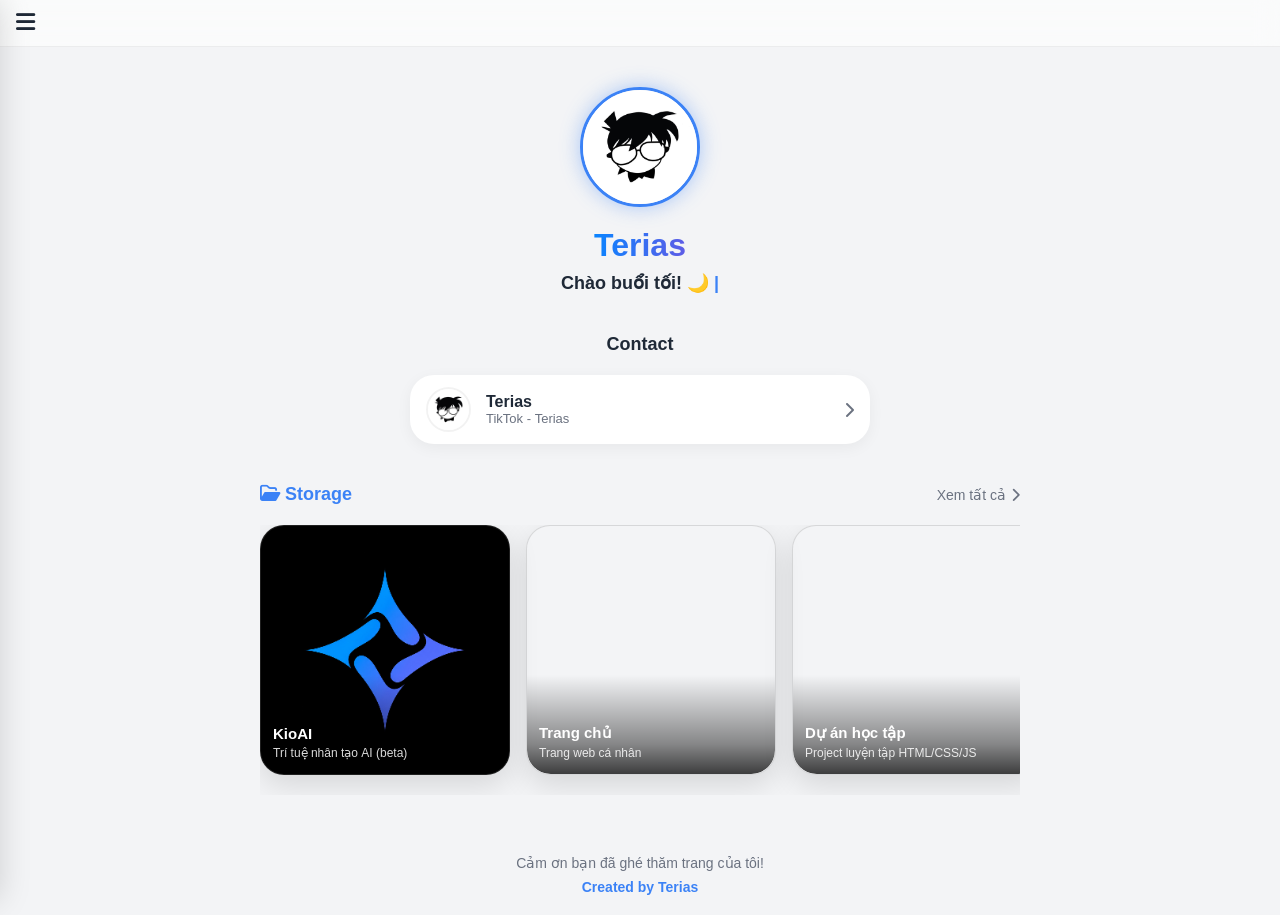
==== index.html @ d8720a53 "Add files via upload" ====
<!DOCTYPE html>
<html lang="vi">

<head>
    <meta charset="UTF-8">
    <meta name="viewport" content="width=device-width, initial-scale=1.0">

<!-- netlify to pinterest-->
<meta name="p:domain_verify" content="3f2b554856d634bf2dc88aedf4a3e09c"/>

    <!-- SEO -->
    <title>Terias</title>

    <meta name="description" content="Trang cá nhân của Terias">
    <meta name="keywords" content="Terias, Developer, Portfolio, Storage, Social Links">
    <meta name="author" content="Terias">

    <!-- Theme Color -->
    <meta name="theme-color" id="theme-color-meta" content="#0f172a">
    <link rel="canonical" href="https://terias-any.netlify.app">

    <!-- Open Graph -->
    <meta property="og:type" content="website">
    <meta property="og:title" content="Terias">
    <meta property="og:description" content="Trang cá nhân của Terias">
    <meta property="og:image" content="/image/avatar.jpeg">
    <meta property="og:url" content="https://terias-any.netlify.app">

    <!-- Twitter Card -->
    <meta name="twitter:card" content="summary_large_image">
    <meta name="twitter:title" content="Terias">
    <meta name="twitter:description" content="Trang cá nhân của Terias">
    <meta name="twitter:image" content="https://terias-any.netlify.app/image/avatar.jpeg">
    <meta name="robots" content="index, follow">

    <!-- Favicon -->
    <link rel="icon" href="image/avatar.jpeg" type="image/jpeg">

    <!-- Google Fonts -->
    <link rel="preconnect" href="https://fonts.googleapis.com">
    <link rel="preconnect" href="https://fonts.gstatic.com" crossorigin>

    <!-- CSS -->
    <link rel="stylesheet" href="style.css">

    <!-- Font Awesome -->
    <link rel="stylesheet" href="https://cdnjs.cloudflare.com/ajax/libs/font-awesome/6.4.0/css/all.min.css">
</head>

<body class="light-theme">
    <div id="sidebar-overlay" class="sidebar-overlay"></div>

    <!-- SIDEBAR -->
    <aside id="sidebar" class="sidebar">
        <div class="sidebar-header">
            <h2>Menu</h2>
            <button id="close-sidebar" class="close-btn" aria-label="Đóng menu">
                <i class="fa-solid fa-xmark"></i>
            </button>
        </div>

        <div class="sidebar-content">
            <ul>
                <li>
                    <a class="nav-link" data-nav="home" href="#home">
                        <i class="fa-solid fa-house"></i>
                        <span class="nav-label">Trang chủ</span>
                    </a>
                </li>
                <li>
                    <a class="nav-link" data-nav="about" href="/about-me">
                        <i class="fa-solid fa-circle-info"></i>
                        <span class="nav-label">About me</span>
                    </a>
                </li>
</ul>
        </div>
    </aside>

    <!-- MAIN -->
    <main id="main-content">

        <!-- HEADER -->
        <header id="menu" class="sticky-header">
            <button id="menu-btn" class="icon-btn" aria-label="Mở menu">
                <i class="fa-solid fa-bars"></i>
            </button>
            <h1 id="navbar-name" class="header-name">Terias</h1>
            <span class="header-spacer" aria-hidden="true"></span>
        </header>

        <!-- HERO -->
        <section id="home" class="hero">
            <div class="avatar-container reveal">
                <img src="image/avatar.jpeg" alt="Avatar Terias" class="avatar">
            </div>
            <h2 id="hero-name" class="name word-reveal">Terias</h2>
            <p id="greeting" class="greeting" style="min-height: 1.2em; font-weight: 600;"></p>
        </section>

        <!-- NETWORK -->
<!-- NETWORK -->
<section id="network" class="network">
    <h3 class="word-reveal">Contact</h3>
    <div class="links-container reveal">
        <a href="https://www.tiktok.com/@terias_any"class="social-link" target="_blank">
            <img src="image/avatar.jpeg" alt="TikTok" class="social-icon-img">
            <div class="social-info">
                <span class="social-name word-reveal">Terias</span>
                <span class="social-sub word-reveal">TikTok - Terias</span>
            </div>
            <i class="fa-solid fa-chevron-right arrow"></i>
        </a>

        <a href="#" class="social-link hidden-link" target="_blank">
            <img src="image/facebook.jpg" alt="Facebook" class="social-icon-img">
            <div class="social-info">
                <span class="social-name word-reveal">Facebook</span>
                <span class="social-sub word-reveal">Facebook cá nhân</span>
            </div>
            <i class="fa-solid fa-chevron-right arrow"></i>
        </a>

        <a href="#" class="social-link hidden-link" target="_blank">
            <img src="image/instagram.jpg" alt="Instagram" class="social-icon-img">
            <div class="social-info">
                <span class="social-name word-reveal">trkhoaa.ig</span>
                <span class="social-sub word-reveal">Instagram</span>
            </div>
            <i class="fa-solid fa-chevron-right arrow"></i>
        </a>

        <a href="#" class="social-link hidden-link" target="_blank">
            <img src="image/github.jpg" alt="Github" class="social-icon-img">
            <div class="social-info">
                <span class="social-name word-reveal">Github</span>
                <span class="social-sub word-reveal">Kho chứa code</span>
            </div>
            <i class="fa-solid fa-chevron-right arrow"></i>
        </a>

        <a href="#" class="social-link hidden-link" target="_blank">
            <img src="image/youtube.jpg" alt="YouTube" class="social-icon-img">
            <div class="social-info">
                <span class="social-name word-reveal">YouTube</span>
                <span class="social-sub word-reveal">Video của tôi</span>
            </div>
            <i class="fa-solid fa-chevron-right arrow"></i>
        </a>
    </div>
</section>
        <!-- STORAGE -->
<section id="storage" class="storage">
    <div class="storage-header">
        <h3 class="word-reveal"><i class="fa-regular fa-folder-open"></i> Storage</h3>
        <a href="#" class="view-all">
            Xem tất cả
            <i class="fa-solid fa-chevron-right"></i>
        </a>
    </div>
    <p class="storage-sub word-reveal"><!--chú thích--></p>
    <div class="project-carousel reveal">
        
        <!-- DỰ ÁN 1 -->
        <a href="https://github.com/trkhoaa/portfolio" class="project-card" style="background-image:url('image/ai.jpeg');">
            <div class="project-info">
                <h4 class="word-reveal">KioAI</h4>
                <p class="word-reveal">Trí tuệ nhân tạo AI (beta)</p>
            </div>
        </a>
        
        <!-- DỰ ÁN 2 -->
        <a href="https://trkhoaa.netlify.app" class="project-card" style="background-image:url('image/trangchu.jpg');">
            <div class="project-info">
                <h4 class="word-reveal">Trang chủ</h4>
                <p class="word-reveal">Trang web cá nhân</p>
            </div>
        </a>
        
        <!-- DỰ ÁN 3 -->
        <a href="https://trkhoaa.github.io/project" class="project-card" style="background-image:url('image/project.jpg');">
            <div class="project-info">
                <h4 class="word-reveal">Dự án học tập</h4>
                <p class="word-reveal">Project luyện tập HTML/CSS/JS</p>
            </div>
        </a>
        
    </div>
</section>
        <!-- FOOTER -->
        <footer>
            <p class="word-reveal">Cảm ơn bạn đã ghé thăm trang của tôi!</p>
            <p class="word-reveal">Created by Terias</p>
        </footer>

    </main>

    <script src="script.js"></script>
</body>
</html>
---- style.css ----
@charset "UTF-8";

/* ========================================================
   ROOT VARIABLES
   ======================================================== */

:root {

    --primary: #3B82F6;
    --secondary: #60A5FA;
    --accent: #93C5FD;

    --bg-color: #F3F4F6;
    --card-bg: #FFFFFF;

    --text-main: #1F2937;
    --text-sub: #6B7280;

    --glass-bg: rgba(255, 255, 255, 0.6);

    --border-radius: 24px;

    --transition:
        0.4s cubic-bezier(
            0.25,
            0.8,
            0.25,
            1
        );
}
body.dark-theme {

    --bg-color: #111827;
    --card-bg: #1F2937;

    --text-main: #F9FAFB;
    --text-sub: #9CA3AF;

    --glass-bg:
        rgba(17,24,39,.6);

}
/* ========================================================
   DARK MODE
   ======================================================== */

body.dark-theme .project-card {

    border:
        1px solid
        rgba(255,255,255,.12);

}
/* ========================================================
   RESET
   ======================================================== */

* {

    margin: 0;
    padding: 0;

    box-sizing: border-box;

    font-family:
        'Inter',
        sans-serif;

    -webkit-tap-highlight-color:
        transparent;
}

html {

    scroll-behavior: smooth;
}

body {

    background:
        var(--bg-color);

    color:
        var(--text-main);

    overflow-x: hidden;

    transition:
        background-color
            var(--transition),

        color
            var(--transition);

    min-height: 100vh;
}

a {

    text-decoration: none;
    color: inherit;
}

img {

    max-width: 100%;
    display: block;
}

/* ========================================================
   SIDEBAR
   ======================================================== */
.sidebar {

    position: fixed;

    top: 0;
    left: 0;

    width: 300px;
    max-width: 85vw;

    height: 100vh;

    background: var(--card-bg);

    transform: translateX(-100%);

    transition: transform .35s ease;

    z-index: 2000;

    box-shadow:
        0 0 30px
        rgba(0,0,0,.15);
}
.sidebar.active {

    transform: translateX(0);
}
.sidebar-content {

    padding:
        40px 20px;
}

.sidebar h2 {

    margin-bottom: 30px;
    font-size: 24px;
}

.sidebar ul {

    list-style: none;
}

.sidebar ul li {

    margin-bottom: 20px;
}

.sidebar ul li a {

    display: flex;
    align-items: center;

    gap: 10px;

    font-size: 18px;
    font-weight: 500;

    transition:
        color 0.3s;
}

.sidebar ul li a:hover {

    color:
        var(--primary);
}

.sidebar ul li a.nav-link {
    width: fit-content;
}

.sidebar ul li a.nav-link .nav-label {
    transition: color .25s ease, -webkit-text-fill-color .25s ease, background .25s ease;
}

.sidebar ul li a.nav-link.active,
.sidebar ul li a.nav-link.active i {
    color: var(--primary);
}

.sidebar ul li a.nav-link.active .nav-label {
    background: linear-gradient(90deg, #0A84FF, #5E5CE6);
    background-repeat: no-repeat;
    background-size: 100% 100%;
    background-clip: text;
    -webkit-background-clip: text;
    -webkit-text-fill-color: transparent;
}

/* ========================================================
   MAIN
   ======================================================== */

#main-content {

    min-height: 100vh;

    display: flex;
    flex-direction: column;

    transition:
        transform var(--transition);
}
/* ========================================================
   HEADER
   ======================================================== */

.sticky-header {

    position: sticky;
    top: 0;

    display: flex;
    justify-content: space-between;
    align-items: center;

    padding:
        max(10px, env(safe-area-inset-top))
        16px
        10px;

    background:
        var(--glass-bg);

    backdrop-filter:
        blur(12px);

    -webkit-backdrop-filter:
        blur(12px);

    border-bottom:
        1px solid rgba(0, 0, 0, .06);

    z-index: 100;
}
.header-name {
    position: absolute;
    left: 50%;
    font-size: 18px;
    font-weight: 700;
    transform: translateX(-50%);
    background: linear-gradient(90deg, #0A84FF, #5E5CE6);
    background-repeat: no-repeat;
    background-size: 100% 100%;
    background-clip: text;
    -webkit-background-clip: text;
    -webkit-text-fill-color: transparent;
    opacity: 0;
    transition: opacity .3s ease, transform .3s ease;
    text-shadow: none;
    -webkit-text-stroke: 0;
}

.icon-btn {

    background: none;
    border: none;

    color:
        var(--text-main);

    font-size: 22px;

    cursor: pointer;
}

.header-spacer {
    width: 22px;
    flex-shrink: 0;
}

/* ========================================================
   HERO
   ======================================================== */

.hero {

    text-align: center;

    padding:
        40px 20px;

    scroll-margin-top: 56px;
}

.avatar-container {

    width: 120px;
    height: 120px;

    margin:
        0 auto 20px;

    border-radius: 50%;

    overflow: hidden;

    border:
        3px solid
        var(--primary);

    box-shadow:
        0 0 20px
        rgba(
            59,
            130,
            246,
            .4
        );
}

.avatar {

    width: 100%;
    height: 100%;

    object-fit: cover;
}

.name {

    font-size: 28px;

    margin-bottom: 8px;

    display: inline-block;

    background:
        linear-gradient(
            90deg,
            #0A84FF,
            #5E5CE6
        );

    -webkit-background-clip: text;
    -webkit-text-fill-color: transparent;
}

/* Chữ trong .name bị bọc span khi dùng hiệu ứng word-reveal,
   nên phải áp lại gradient trực tiếp cho từng span con,
   nếu không span sẽ kế thừa text-fill-color: transparent
   mà không có nền gradient để hiện chữ ra. */
.name .reveal-word {

    background:
        linear-gradient(
            90deg,
            #0A84FF,
            #5E5CE6
        );

    background-clip: text;
    -webkit-background-clip: text;
    -webkit-text-fill-color: transparent;
}

.greeting {

    font-size: 18px;
    font-weight: 600;

    min-height: 1.5em;
}

/* ========================================================
   NETWORK
   ======================================================== */

.network {

    width: 100%;
    max-width: 500px;

    margin: 0 auto;

    padding:
        0 20px 40px;

    scroll-margin-top: 56px;
}

.network h3 {

    text-align: center;

    margin-bottom: 20px;

    font-size: 18px;
}

.links-container {

    display: flex;
    flex-direction: column;

    gap: 16px;
}

.social-link {

    display: flex;
    align-items: center;
    justify-content: space-between;

    padding:
        12px 16px;

    background:
        var(--card-bg);

    border-radius:
        var(--border-radius);

    box-shadow:
        0 4px 15px
        rgba(0,0,0,.05);

    transition:
        transform .3s,
        box-shadow .3s;
}

.social-link:hover {

    transform:
        translateY(-3px);

    box-shadow:
        0 8px 20px
        rgba(0,0,0,.1);
}

.social-icon {

    width: 45px;
    height: 45px;

    border-radius: 50%;

    display: flex;
    justify-content: center;
    align-items: center;

    color: white;

    font-size: 20px;
}

.tiktok {

    background: #000;
}

.social-info {

    flex: 1;

    margin-left: 15px;

    display: flex;
    flex-direction: column;
}

.social-name {

    font-size: 16px;
    font-weight: 600;
}

.social-sub {

    font-size: 13px;

    color:
        var(--text-sub);
}

.arrow {

    color:
        var(--text-sub);
}

/* ========================================================
   STORAGE
   ======================================================== */

.storage {

    width: 100%;
    max-width: 800px;

    margin: 0 auto;

    padding:
        0 20px 40px;

    overflow: hidden;

    scroll-margin-top: 56px;
}

.storage-header {

    display: flex;
    justify-content: space-between;
    align-items: center;

    margin-bottom: 8px;
}

.storage-header h3 {

    color:
        var(--primary);

    font-size: 18px;
}

.view-all {

    display: flex;
    align-items: center;

    gap: 5px;

    font-size: 14px;

    color:
        var(--text-sub);
}

.storage-sub {

    margin-bottom: 20px;

    color:
        var(--text-sub);

    font-size: 14px;
}

.project-carousel {

    display: flex;

    gap: 16px;

    overflow-x: auto;

    scroll-snap-type: x mandatory;

    padding-bottom: 20px;

    scrollbar-width: none;
    -ms-overflow-style: none;
}

.project-carousel::-webkit-scrollbar {

    display: none;
}
.project-card {

    min-width: 220px;
    height: 220px;

    flex-shrink: 0;

    position: relative;

    overflow: hidden;

    border-radius:
        var(--border-radius);

    background-size: cover;
    background-position: center;

    scroll-snap-align: start;

    border:
        1px solid
        rgba(127,127,127,.25);

    box-shadow:
        0 10px 30px
        rgba(0,0,0,.12);

    transition:
        transform .3s,
        box-shadow .3s,
        border-color .3s;
}
.project-card:hover {

    transform:
        translateY(-5px);

    border-color:
        rgba(59,130,246,.45);

    box-shadow:
        0 15px 35px
        rgba(59,130,246,.18);
}
.project-info {

    position: absolute;

    bottom: 0;
    left: 0;

    width: 100%;
    height: 40%;

    padding: 12px;

    display: flex;
    flex-direction: column;
    justify-content: flex-end;

    background:
        linear-gradient(
            to top,
            rgba(0, 0, 0, .75) 0%,
            rgba(0, 0, 0, .45) 30%,
            rgba(0, 0, 0, 0) 100%
        );

border-radius: 0 0 var(--border-radius) var(--border-radius);
}
body.dark-theme .project-info {

    background:
        linear-gradient(
            to top,
            rgba(0, 0, 0, .85) 0%,
            rgba(0, 0, 0, .5) 30%,
            rgba(0, 0, 0, 0) 100%
        );

}
.project-info h4 {

    font-size: 15px;
    font-weight: 600;

    margin-bottom: 4px;

    color: #fff;
}

.project-info p {

    font-size: 12px;
    line-height: 1.3;

    color: rgba(255, 255, 255, .85);
}

/* ========================================================
   FOOTER
   ======================================================== */

footer {

    text-align: center;

    margin-top: auto;

    padding: 20px;

    color:
        var(--text-sub);

    font-size: 14px;
}

footer p:last-child {

    margin-top: 8px;

    color:
        var(--primary);

    font-weight: 600;
}

/* ========================================================
   WORD-BY-WORD REVEAL
   Mỗi từ mờ dần + trượt nhẹ lên trên, xuất hiện lần lượt
   theo thứ tự khi phần tử được cuộn tới.
   ======================================================== */

.reveal-word {

    display: inline-block;

    opacity: 0;

    transform: translateY(20px);

    transition:
        opacity .6s ease,
        transform .6s ease;
}

.reveal-word.active {

    opacity: 1;

    transform: translateY(0);
}

@media (prefers-reduced-motion: reduce) {

    .reveal-word {
        opacity: 1 !important;
        transform: none !important;
        transition: none !important;
    }
}

/* ========================================================
   REVEAL
   ======================================================== */

.reveal {

    opacity: 0;

    transform:
        translateY(20px);

    transition:
        opacity .6s ease,
        transform .6s ease;
}

.reveal.active {

    opacity: 1;

    transform:
        translateY(0);
}

/* ========================================================
   TYPING CURSOR
   ======================================================== */

#greeting::after {

    content: '|';

    margin-left: 5px;

    color:
        var(--primary);

    animation:
        blink .7s infinite;
}

@keyframes blink {

    0%,100% {
        opacity: 1;
    }

    50% {
        opacity: 0;
    }
}

/* ========================================================
   HIDDEN
   ======================================================== */

.hidden-link {

    display: none !important;
}

/* ========================================================
   TABLET / DESKTOP
   ======================================================== */

@media (min-width: 768px) {

    .project-card {

        min-width: 250px;
        height: 250px;
    }

    .name {

        font-size: 32px;
    }
}

/* ========================================================
   MOBILE FIX
   ======================================================== */

/* ========================================================
   REDUCE MOTION
   ======================================================== */

@media (prefers-reduced-motion: reduce) {

    * {

        animation: none !important;
        transition: none !important;
        scroll-behavior: auto !important;
    }
}
/* ========================================================
   GEMINI STYLE MENU
   ======================================================== */

.sidebar-overlay {

    position: fixed;

    inset: 0;

    background:
        rgba(0,0,0,.35);

    backdrop-filter:
        blur(3px);

    -webkit-backdrop-filter:
        blur(3px);

    opacity: 0;
    visibility: hidden;

    transition:
        .3s;

    z-index: 1500;
}

.sidebar-overlay.active {

    opacity: 1;
    visibility: visible;
}
.sidebar-header {

    display: flex;

    justify-content: space-between;

    align-items: center;

    padding:
        max(20px, env(safe-area-inset-top))
        20px
        15px;

    border-bottom:
        1px solid rgba(0,0,0,.08);
}
.sidebar-header h2 {

    margin: 0;

    font-size: 22px;

    font-weight: 700;
}
.close-btn {

    width: 38px;
    height: 38px;

    border: none;

    border-radius: 50%;

    background:
        rgba(127,127,127,.12);

    color:
        var(--text-main);

    font-size: 18px;

    cursor: pointer;

    display: flex;
    justify-content: center;
    align-items: center;

    transition: .2s;
}

.close-btn:hover {

    transform: scale(1.05);
}
.sidebar-content {

    padding:
        20px;
}
.social-icon-img {
    width: 45px;              /* Chiều rộng cố định 45px */
    height: 45px;             /* Chiều cao cố định 45px */
    border-radius: 50%;       /* Bo tròn thành hình tròn */
    object-fit: cover;        /* Cắt ảnh vừa khung, ko bị méo */
    flex-shrink: 0;           /* Không bị co lại khi màn hình nhỏ */
    border: 2px solid rgba(0,0,0,0.05);  /* Viền mờ xung quanh */
}

body.dark-theme .social-icon-img {
    border-color: rgba(255,255,255,0.1);  /* Viền trắng mờ khi ở dark mode */
}
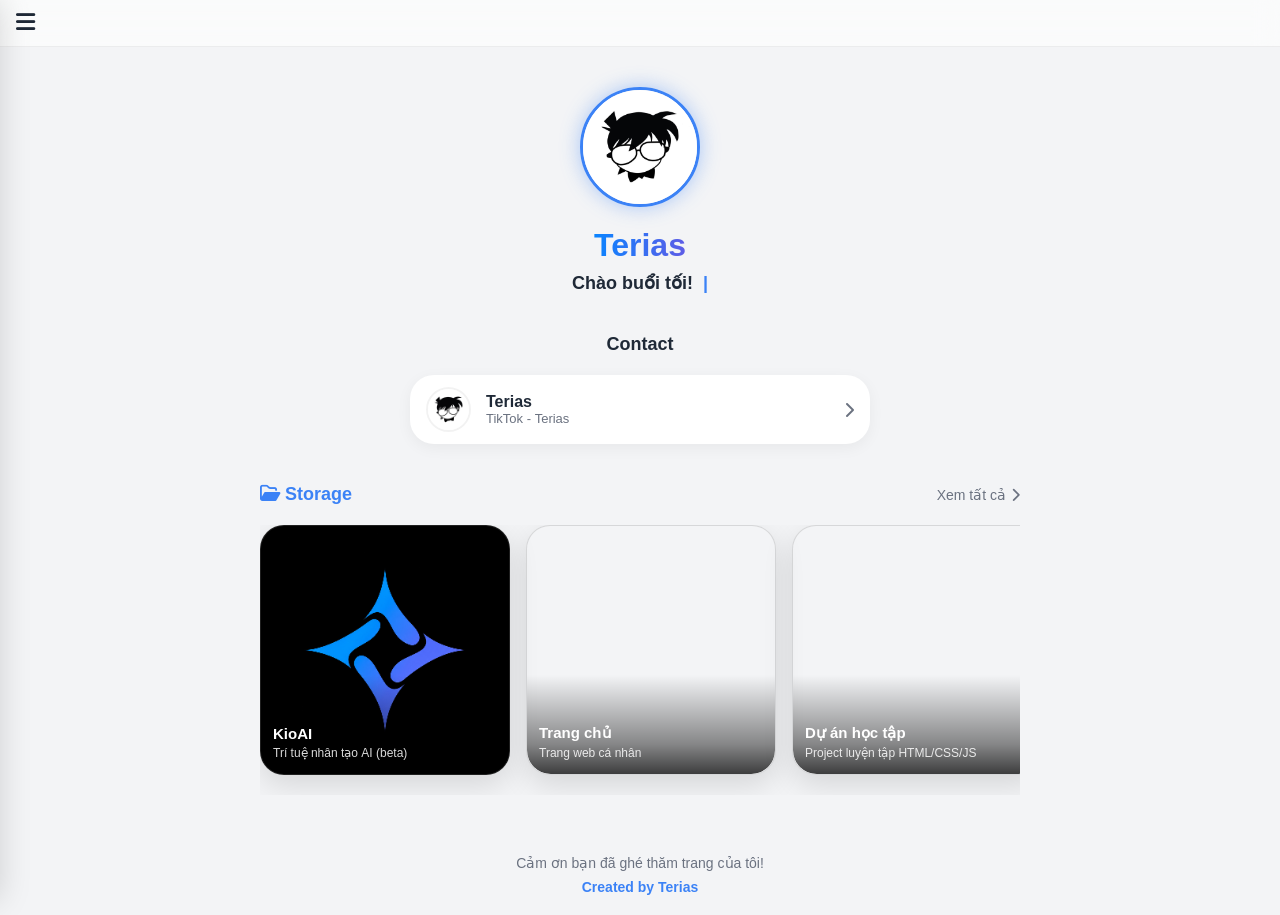
==== commit 6d8a8615: "Update canonical and Open Graph URLs" ====
--- a/index.html
+++ b/index.html
@@ -17,20 +17,20 @@
 
     <!-- Theme Color -->
     <meta name="theme-color" id="theme-color-meta" content="#0f172a">
-    <link rel="canonical" href="https://terias-any.netlify.app">
+    <link rel="canonical" href="https://terias-any.github.io/Terias/">
 
     <!-- Open Graph -->
     <meta property="og:type" content="website">
     <meta property="og:title" content="Terias">
     <meta property="og:description" content="Trang cá nhân của Terias">
     <meta property="og:image" content="/image/avatar.jpeg">
-    <meta property="og:url" content="https://terias-any.netlify.app">
+    <meta property="og:url" content="https://terias-any.github.io/Terias/">
 
     <!-- Twitter Card -->
     <meta name="twitter:card" content="summary_large_image">
     <meta name="twitter:title" content="Terias">
     <meta name="twitter:description" content="Trang cá nhân của Terias">
-    <meta name="twitter:image" content="https://terias-any.netlify.app/image/avatar.jpeg">
+    <meta name="twitter:image" content="https://terias-any.github.io/Terias/image/avatar.jpeg">
     <meta name="robots" content="index, follow">
 
     <!-- Favicon -->
@@ -197,4 +197,4 @@
 
     <script src="script.js"></script>
 </body>
-</html>+</html>
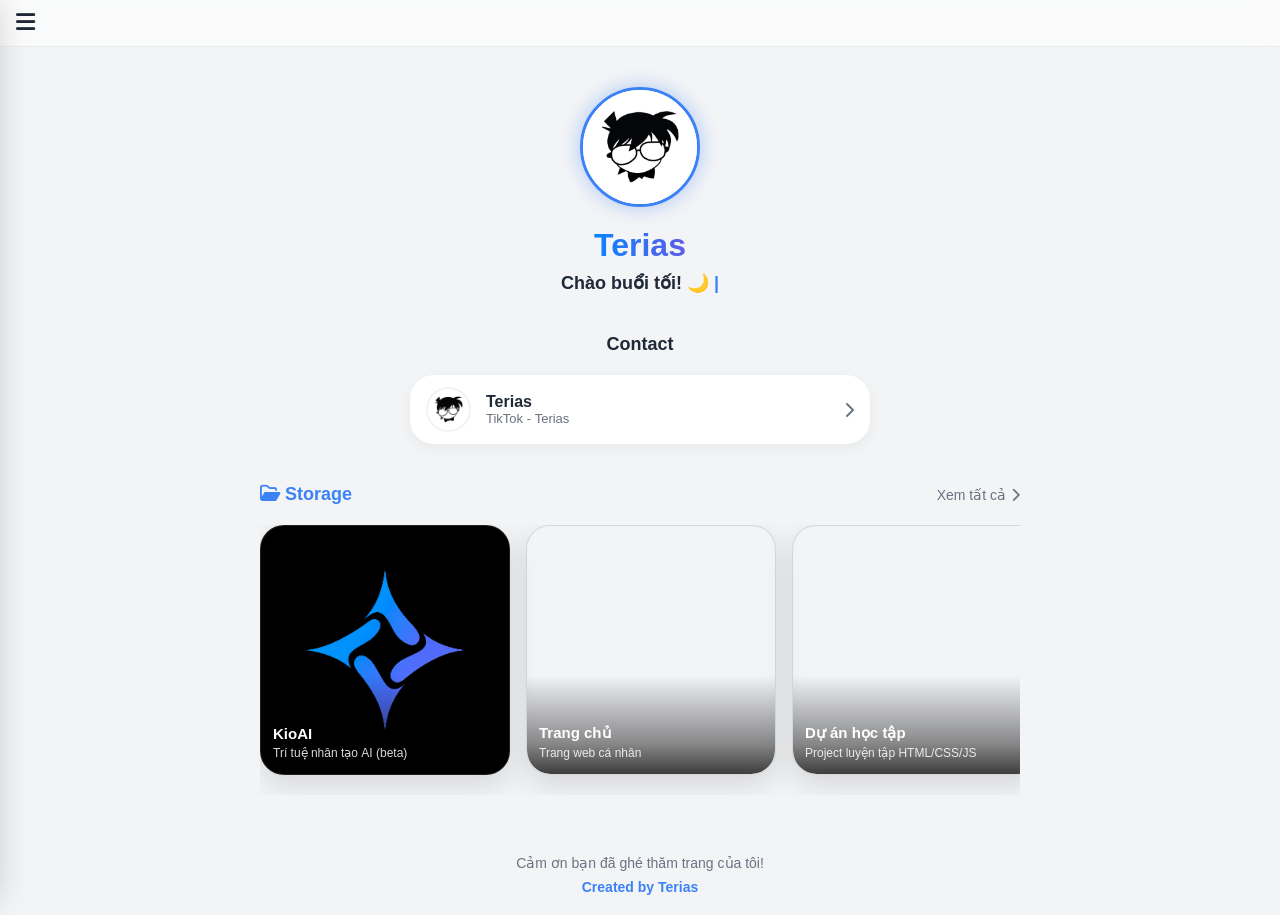
==== commit 39864da3: "Update index.html" ====
--- a/index.html
+++ b/index.html
@@ -23,7 +23,7 @@
     <meta property="og:type" content="website">
     <meta property="og:title" content="Terias">
     <meta property="og:description" content="Trang cá nhân của Terias">
-    <meta property="og:image" content="/image/avatar.jpeg">
+    <meta property="og:image" content="https://terias-any.github.io/Terias/image/avatar.jpeg">
     <meta property="og:url" content="https://terias-any.github.io/Terias/">
 
     <!-- Twitter Card -->
@@ -34,7 +34,7 @@
     <meta name="robots" content="index, follow">
 
     <!-- Favicon -->
-    <link rel="icon" href="image/avatar.jpeg" type="image/jpeg">
+    <link rel="icon" href="https://terias-any.github.io/Terias/image/avatar.jpeg" type="image/jpeg">
 
     <!-- Google Fonts -->
     <link rel="preconnect" href="https://fonts.googleapis.com">
@@ -92,7 +92,7 @@
         <!-- HERO -->
         <section id="home" class="hero">
             <div class="avatar-container reveal">
-                <img src="image/avatar.jpeg" alt="Avatar Terias" class="avatar">
+                <img src="https://terias-any.github.io/Terias/image/avatar.jpeg" alt="Avatar Terias" class="avatar">
             </div>
             <h2 id="hero-name" class="name word-reveal">Terias</h2>
             <p id="greeting" class="greeting" style="min-height: 1.2em; font-weight: 600;"></p>
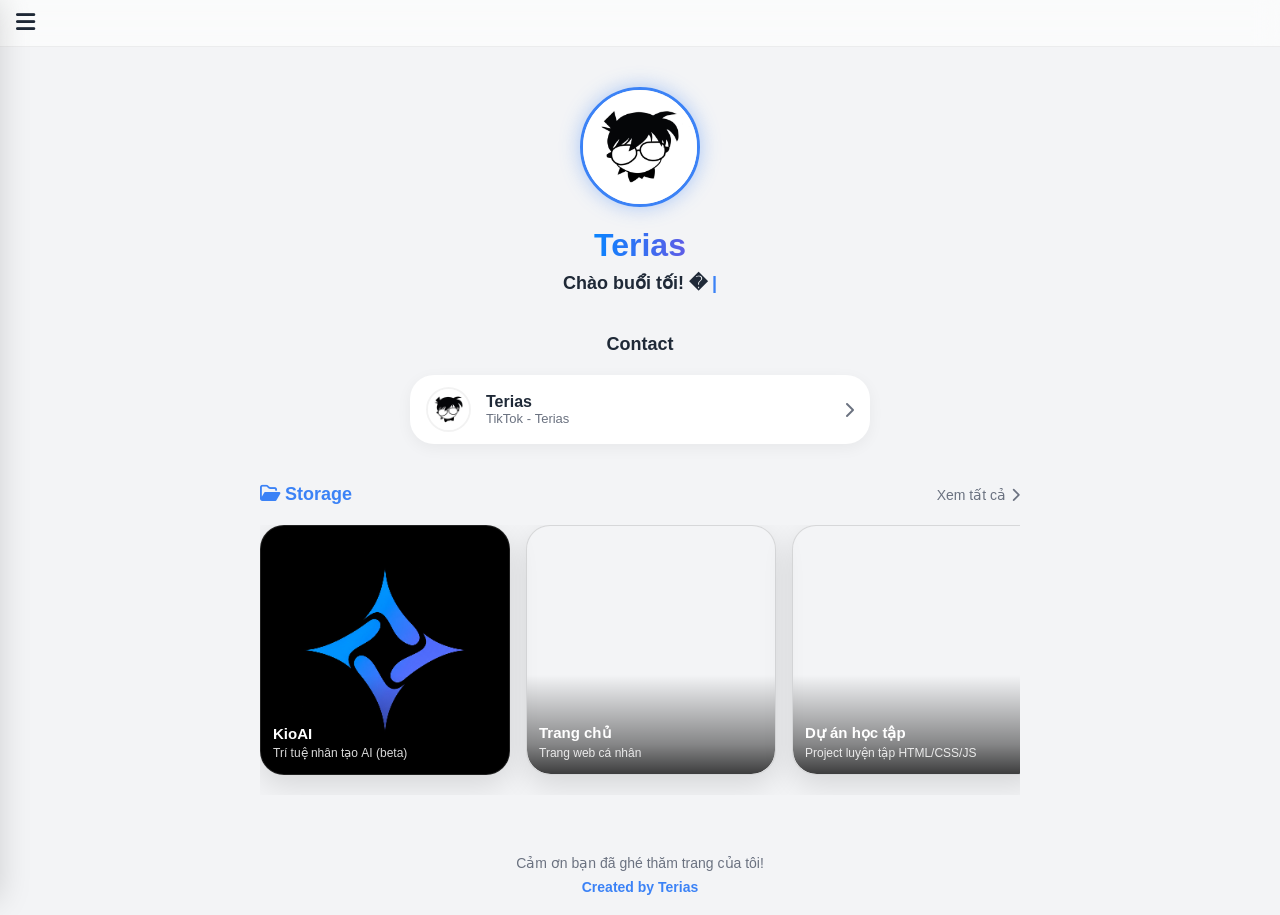
==== commit 9f16a25d: "Update index.html" ====
--- a/index.html
+++ b/index.html
@@ -68,7 +68,7 @@
                     </a>
                 </li>
                 <li>
-                    <a class="nav-link" data-nav="about" href="/about-me">
+                    <a class="nav-link" data-nav="about" href="https://terias-any.github.io/Terias/about-me">
                         <i class="fa-solid fa-circle-info"></i>
                         <span class="nav-label">About me</span>
                     </a>
